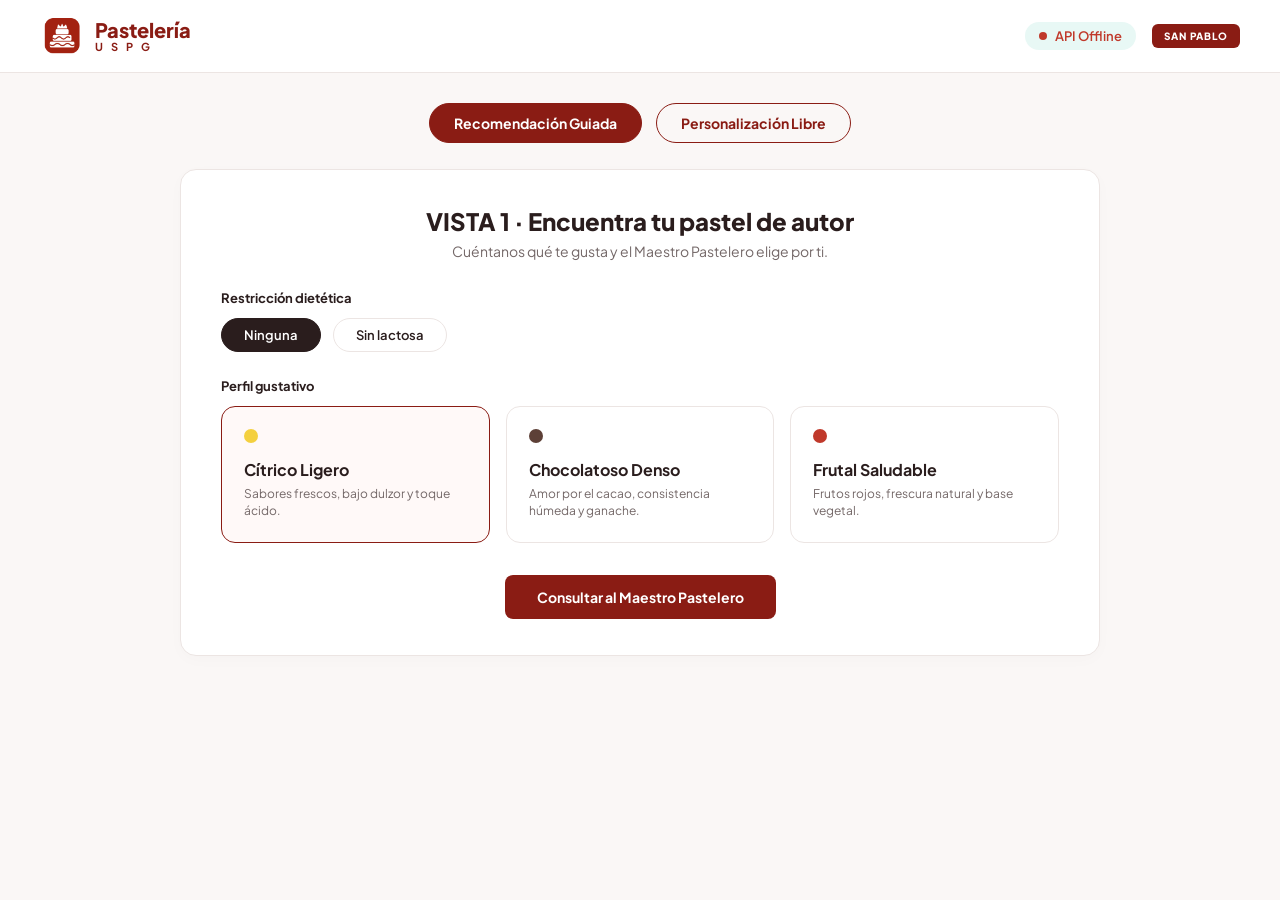
==== frontend/Vista 1/index.html @ 515c5bc7 "feat: frontend completo con navegacion por vistas y conexion a API" ====
<!DOCTYPE html>
<html lang="es">
<head>
  <meta charset="UTF-8">
  <meta name="viewport" content="width=device-width, initial-scale=1.0">
  <title>Pastelería USPG - Vista 1: Pastel de Autor</title>
  <link rel="stylesheet" href="vista1.css">
  <link rel="preconnect" href="https://fonts.googleapis.com">
  <link href="https://fonts.googleapis.com/css2?family=Plus+Jakarta+Sans:wght@400;500;600;700;800&display=swap" rel="stylesheet">
</head>
<body>

  <!-- NAVBAR -->
  <header class="navbar">
    <div class="nav-brand">
      <img src="../img/logo.png" alt="Logo" class="logo-img" onerror="this.style.display='none'; document.getElementById('logo-fallback').style.display='block';">
      <span id="logo-fallback" style="display:none; font-size:28px;"></span>
      <div class="brand-text">
        <span class="brand-title">Pastelería</span>
        <span class="brand-sub">U S P G</span>
      </div>
    </div>
    <div class="nav-right">
      <div class="status-pill" id="api-status">
        <span class="status-dot"></span>
        <span id="api-status-text">API Online</span>
      </div>
      <div class="uspg-badge">SAN PABLO</div>
    </div>
  </header>

  <!-- NAVEGACIÓN ENTRE VISTAS -->
  <main class="main-container">
    <nav class="mode-switch-container">
      <a href="index.html" class="mode-btn active">Recomendación Guiada</a>
      <a href="../Vista 2/vista2.html" class="mode-btn">Personalización Libre</a>
    </nav>

    <section class="card-panel">
      <div class="view-header">
        <h2>VISTA 1 · Encuentra tu pastel de autor</h2>
        <p>Cuéntanos qué te gusta y el Maestro Pastelero elige por ti.</p>
      </div>

      <!-- RESTRICCIÓN -->
      <div class="filter-group">
        <label class="group-label">Restricción dietética</label>
        <div class="pill-selector">
          <button type="button" class="pill-btn active" id="btn-rest-ninguna" onclick="seleccionarRestriccion('ninguna')">Ninguna</button>
          <button type="button" class="pill-btn" id="btn-rest-lactosa" onclick="seleccionarRestriccion('sin-lactosa')">Sin lactosa</button>
        </div>
      </div>

      <!-- PERFILES -->
      <div class="filter-group">
        <label class="group-label">Perfil gustativo</label>
        <div class="profile-cards-grid">
          
          <div class="profile-card active" id="card-citrico" onclick="seleccionarPerfil('citrico-ligero', this)">
            <span class="color-dot" style="background-color: #F4D03F;"></span>
            <h3>Cítrico Ligero</h3>
            <p>Sabores frescos, bajo dulzor y toque ácido.</p>
          </div>

          <div class="profile-card" id="card-choco" onclick="seleccionarPerfil('chocolatoso-denso', this)">
            <span class="color-dot" style="background-color: #5D4037;"></span>
            <h3>Chocolatoso Denso</h3>
            <p>Amor por el cacao, consistencia húmeda y ganache.</p>
          </div>

          <div class="profile-card" id="card-frutal" onclick="seleccionarPerfil('frutal-saludable', this)">
            <span class="color-dot" style="background-color: #C0392B;"></span>
            <h3>Frutal Saludable</h3>
            <p>Frutos rojos, frescura natural y base vegetal.</p>
          </div>

        </div>
      </div>

      <div class="action-row">
        <button type="button" class="btn-primary" onclick="consultarExperto()">Consultar al Maestro Pastelero</button>
      </div>
    </section>
  </main>

  <script src="vista1.js"></script>
</body>
</html>
---- frontend/Vista 1/vista1.css ----
:root {
  --primary: #8A1C14;
  --primary-hover: #731610;
  --bg-page: #FAF7F6;
  --bg-card: #FFFFFF;
  --text-dark: #2A1D1D;
  --text-muted: #736767;
  --border-light: #ECE5E3;
}

* { 
    box-sizing: border-box; 
    margin: 0; 
    padding: 0; 
    font-family: 'Plus Jakarta Sans', sans-serif; 
}

body { 
    background: var(--bg-page); 
    color: var(--text-dark); min-height: 100vh; }

.navbar { 
    background: var(--bg-card); 
    border-bottom: 1px solid var(--border-light);
     display: flex; 
    justify-content: space-between; align-items: center; 
    padding: 14px 40px;
 }

.nav-brand { 
    display: flex; align-items: center; gap: 12px; 
}

.logo-img { 
    height: 44px; width: auto; 
}

.brand-text { 
    display: flex; flex-direction: column; 
}

.brand-title { 
    font-size: 20px; font-weight: 800; color: var(--primary); line-height: 1; 
}

.brand-sub {
     font-size: 11px; font-weight: 700; letter-spacing: 3px; color: var(--primary); 
    }

.nav-right { 
    display: flex; align-items: center; gap: 16px; 
}

.status-pill { 
    display: flex; align-items: center; gap: 8px; font-size: 13px; font-weight: 600; color: #27AE60; background: #E8F8F5; padding: 6px 14px; border-radius: 20px;
 }

.status-dot { 
    width: 8px; height: 8px; border-radius: 50%; background: #27AE60; 
}

.uspg-badge { 
    background: var(--primary); color: white; font-size: 10px; font-weight: 800; padding: 6px 12px; border-radius: 6px; letter-spacing: 1px; 
}

.main-container { 
    max-width: 960px; margin: 30px auto; padding: 0 20px; 
}

.mode-switch-container { 
    display: flex; justify-content: center; gap: 14px; margin-bottom: 26px; 
}

.mode-btn { 
    background: transparent; border: 1.5px solid var(--primary); color: var(--primary); padding: 10px 24px; border-radius: 30px; font-size: 14px; font-weight: 700; text-decoration: none; transition: 0.2s; }
.mode-btn.active { 
    background: var(--primary); color: white; 
}

.card-panel { 
    background: var(--bg-card); border: 1px solid var(--border-light); border-radius: 16px; padding: 36px 40px; box-shadow: 0 4px 16px rgba(0,0,0,0.02); }
.view-header { 
    text-align: center; margin-bottom: 30px;
}

.view-header h2 { 
    font-size: 24px; font-weight: 800; margin-bottom: 6px;
 }

.view-header p { 
    color: var(--text-muted); font-size: 14px; 
}

.filter-group { 
    margin-bottom: 26px; 
}

.group-label { 
    display: block; font-size: 13px; 
    font-weight: 700; 
    margin-bottom: 12px; 
}

.pill-selector { 
    display: flex; gap: 12px; }
.pill-btn { 
    background: white; border: 1px solid var(--border-light); padding: 8px 22px; border-radius: 20px; font-size: 13px; font-weight: 600; cursor: pointer; color: var(--text-dark); 
}

.pill-btn.active { 
    background: #2A1D1D; color: white; border-color: #2A1D1D; 
}

.profile-cards-grid { 
    display: grid; grid-template-columns: repeat(3, 1fr); gap: 16px;
}

.profile-card { 
    border: 1.5px solid var(--border-light); border-radius: 14px; padding: 22px; cursor: pointer; transition: all 0.2s; 
}

.profile-card.active { 
    border-color: var(--primary); background: #FFF9F8; 
}

.color-dot { 
    display: inline-block; width: 14px; height: 14px; border-radius: 50%; margin-bottom: 12px; 
}

.profile-card h3 {
    font-size: 16px; font-weight: 700; margin-bottom: 6px; 
}

.profile-card p { 
    font-size: 12px; color: var(--text-muted); line-height: 1.4; 
}

.action-row { 
    margin-top: 32px;
    display: flex; justify-content: center;
 }

.btn-primary {
     background: var(--primary); 
     color: white; border: none; 
     padding: 13px 32px; border-radius: 8px; 
     font-size: 14px; font-weight: 700; 
     cursor: pointer; transition: 0.2s; 
    }

.btn-primary:hover { 
    background: var(--primary-hover); 
}
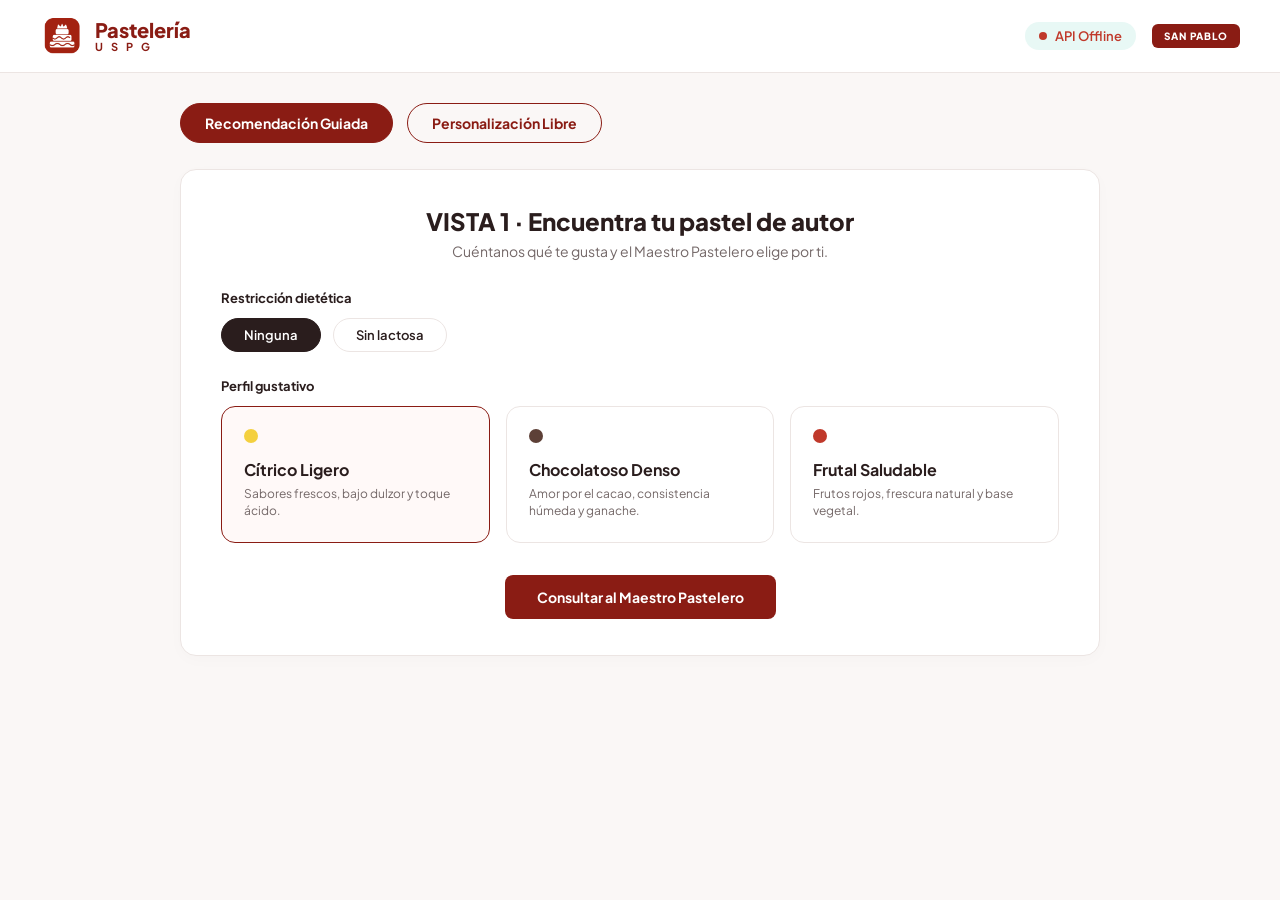
==== commit de81e1d7: "feat: sistema de usuarios completo, login en texto plano, historial y recomendacion dinamica por fre" ====
--- a/frontend/Vista 1/index.html
+++ b/frontend/Vista 1/index.html
@@ -20,21 +20,49 @@
         <span class="brand-sub">U S P G</span>
       </div>
     </div>
-    <div class="nav-right">
+ <div class="nav-right">
       <div class="status-pill" id="api-status">
         <span class="status-dot"></span>
         <span id="api-status-text">API Online</span>
       </div>
       <div class="uspg-badge">SAN PABLO</div>
+
+      <!-- 🚪 BOTÓN DE CERRAR SESIÓN -->
+      <button type="button" class="btn-logout" id="btn-logout" onclick="cerrarSesion()" style="display:none;" title="Cerrar sesión">Salir 🚪</button>
     </div>
   </header>
 
+
+
   <!-- NAVEGACIÓN ENTRE VISTAS -->
   <main class="main-container">
+
+    <!-- ✅ COLÓCALO AQUÍ ADENTRO: -->
+    <div id="banner-personalizado" class="personal-banner" style="display:none;">
+      <div class="pb-header">
+        <span class="pb-tag">⭐ RECOMENDACIÓN EXCLUSIVA PARA TI</span>
+       <a href="../Historial/historial.html" class="user-tag" id="user-display-name" title="Ver mi historial de pasteles guardados">👤 Usuario</a>
+      </div>
+      <h3 id="pb-titulo">Pastel Sugerido por el Chef</h3>
+      <p id="pb-desc">Basado en tus preferencias anteriores en Pastelería USPG.</p>
+      
+      <div class="pb-chips">
+        <div class="chip-item"><small>Bizcocho</small><strong id="pb-b">-</strong></div>
+        <div class="chip-item"><small>Relleno</small><strong id="pb-r">-</strong></div>
+        <div class="chip-item"><small>Cobertura</small><strong id="pb-c">-</strong></div>
+      </div>
+
+      <div class="pb-actions">
+        <button type="button" class="btn-quick-order" onclick="ordenarPersonalizado()">Aprobar este pastel de inmediato</button>
+      </div>
+    </div>
+
+    <!-- Pestañas -->
     <nav class="mode-switch-container">
       <a href="index.html" class="mode-btn active">Recomendación Guiada</a>
       <a href="../Vista 2/vista2.html" class="mode-btn">Personalización Libre</a>
     </nav>
+
 
     <section class="card-panel">
       <div class="view-header">
--- a/frontend/Vista 1/vista1.css
+++ b/frontend/Vista 1/vista1.css
@@ -28,67 +28,121 @@
  }
 
 .nav-brand { 
-    display: flex; align-items: center; gap: 12px; 
+    display: flex; 
+    align-items: center; 
+    gap: 12px; 
 }
 
 .logo-img { 
-    height: 44px; width: auto; 
+    height: 44px;
+     width: auto; 
 }
 
 .brand-text { 
-    display: flex; flex-direction: column; 
+    display: flex; 
+    flex-direction: column; 
 }
 
 .brand-title { 
-    font-size: 20px; font-weight: 800; color: var(--primary); line-height: 1; 
+    font-size: 20px; 
+    font-weight: 800; 
+    color: var(--primary); 
+    line-height: 1; 
 }
 
 .brand-sub {
-     font-size: 11px; font-weight: 700; letter-spacing: 3px; color: var(--primary); 
+     font-size: 11px; 
+     font-weight: 700;
+    letter-spacing: 3px; 
+    color: var(--primary); 
     }
 
 .nav-right { 
-    display: flex; align-items: center; gap: 16px; 
+    display: flex;
+    align-items: center; 
+    gap: 16px; 
 }
 
 .status-pill { 
-    display: flex; align-items: center; gap: 8px; font-size: 13px; font-weight: 600; color: #27AE60; background: #E8F8F5; padding: 6px 14px; border-radius: 20px;
+    display: flex; 
+    align-items: center; 
+    gap: 8px; 
+    font-size: 13px; 
+    font-weight: 600; 
+    color: #27AE60; 
+    background: #E8F8F5; 
+    padding: 6px 14px; 
+    border-radius: 20px;
  }
 
 .status-dot { 
-    width: 8px; height: 8px; border-radius: 50%; background: #27AE60; 
+    width: 8px; 
+    height: 8px; 
+    border-radius: 50%; 
+    background: #27AE60; 
 }
 
 .uspg-badge { 
-    background: var(--primary); color: white; font-size: 10px; font-weight: 800; padding: 6px 12px; border-radius: 6px; letter-spacing: 1px; 
+    background: var(--primary); 
+    color: white; 
+    font-size: 10px; 
+    font-weight: 800;
+    padding: 6px 12px;
+     border-radius: 6px; 
+     letter-spacing: 1px; 
 }
 
 .main-container { 
-    max-width: 960px; margin: 30px auto; padding: 0 20px; 
+    max-width: 960px; 
+    margin: 30px auto;
+     padding: 0 20px; 
 }
 
 .mode-switch-container { 
-    display: flex; justify-content: center; gap: 14px; margin-bottom: 26px; 
+    display: flex; 
+    -content: center; 
+    gap: 14px; 
+    margin-bottom: 26px; 
 }
 
 .mode-btn { 
-    background: transparent; border: 1.5px solid var(--primary); color: var(--primary); padding: 10px 24px; border-radius: 30px; font-size: 14px; font-weight: 700; text-decoration: none; transition: 0.2s; }
+    background: transparent; 
+    border: 1.5px solid var(--primary); 
+    color: var(--primary); 
+    padding: 10px 24px;
+     border-radius: 30px; 
+     font-size: 14px;
+      font-weight: 700;
+       text-decoration: none; 
+       transition: 0.2s; 
+    }
 .mode-btn.active { 
-    background: var(--primary); color: white; 
+    background: var(--primary); 
+    color: white; 
 }
 
 .card-panel { 
-    background: var(--bg-card); border: 1px solid var(--border-light); border-radius: 16px; padding: 36px 40px; box-shadow: 0 4px 16px rgba(0,0,0,0.02); }
+    background: var(--bg-card); 
+    border: 1px solid var(--border-light); 
+    border-radius: 16px; 
+    padding: 36px 40px;
+    box-shadow: 0 4px 16px rgba(0,0,0,0.02);
+ }
+
 .view-header { 
-    text-align: center; margin-bottom: 30px;
+    text-align: center; 
+    margin-bottom: 30px;
 }
 
 .view-header h2 { 
-    font-size: 24px; font-weight: 800; margin-bottom: 6px;
+    font-size: 24px; 
+    font-weight: 800;
+     margin-bottom: 6px;
  }
 
 .view-header p { 
-    color: var(--text-muted); font-size: 14px; 
+    color: var(--text-muted); 
+    font-size: 14px; 
 }
 
 .filter-group { 
@@ -96,7 +150,8 @@
 }
 
 .group-label { 
-    display: block; font-size: 13px; 
+    display: block; 
+    font-size: 13px; 
     font-weight: 700; 
     margin-bottom: 12px; 
 }
@@ -104,35 +159,57 @@
 .pill-selector { 
     display: flex; gap: 12px; }
 .pill-btn { 
-    background: white; border: 1px solid var(--border-light); padding: 8px 22px; border-radius: 20px; font-size: 13px; font-weight: 600; cursor: pointer; color: var(--text-dark); 
+    background: white; 
+    border: 1px solid var(--border-light);
+     padding: 8px 22px;
+      border-radius: 20px; 
+      font-size: 13px; 
+      font-weight: 600; 
+      cursor: pointer; 
+      color: var(--text-dark); 
 }
 
 .pill-btn.active { 
-    background: #2A1D1D; color: white; border-color: #2A1D1D; 
+    background: #2A1D1D; 
+    color: white; 
+    border-color: #2A1D1D; 
 }
 
 .profile-cards-grid { 
-    display: grid; grid-template-columns: repeat(3, 1fr); gap: 16px;
+    display: grid;
+     grid-template-columns: repeat(3, 1fr); 
+     gap: 16px;
 }
 
 .profile-card { 
-    border: 1.5px solid var(--border-light); border-radius: 14px; padding: 22px; cursor: pointer; transition: all 0.2s; 
+    border: 1.5px solid var(--border-light); 
+    border-radius: 14px; padding: 22px;
+     cursor: pointer; 
+     transition: all 0.2s; 
 }
 
 .profile-card.active { 
-    border-color: var(--primary); background: #FFF9F8; 
+    border-color: var(--primary); 
+    background: #FFF9F8; 
 }
 
 .color-dot { 
-    display: inline-block; width: 14px; height: 14px; border-radius: 50%; margin-bottom: 12px; 
+    display: inline-block; width: 14px; 
+    height: 14px;
+    border-radius: 50%;
+    margin-bottom: 12px; 
 }
 
 .profile-card h3 {
-    font-size: 16px; font-weight: 700; margin-bottom: 6px; 
+    font-size: 16px; 
+    font-weight: 700; 
+    margin-bottom: 6px; 
 }
 
 .profile-card p { 
-    font-size: 12px; color: var(--text-muted); line-height: 1.4; 
+    font-size: 12px;
+     color: var(--text-muted);
+      line-height: 1.4; 
 }
 
 .action-row { 
@@ -150,4 +227,128 @@
 
 .btn-primary:hover { 
     background: var(--primary-hover); 
+}
+
+/* BANNER DE RECOMENDACIÓN VIP / PERSONALIZADO */
+.personal-banner {
+  background: linear-gradient(135deg, #FFFDF8 0%, #FFF8EE 100%);
+  border: 1.5px solid #F39C12;
+  border-radius: 16px;
+  padding: 24px 28px;
+  margin-bottom: 24px;
+  box-shadow: 0 4px 16px rgba(243, 156, 18, 0.08);
+}
+
+.pb-header {
+  display: flex;
+  justify-content: space-between;
+  align-items: center;
+  margin-bottom: 8px;
+}
+
+.pb-tag {
+  font-size: 11px;
+  font-weight: 800;
+  color: #B7791F;
+  letter-spacing: 1px;
+}
+
+.user-tag {
+  background: var(--primary);
+  color: white;
+  font-size: 11px;
+  font-weight: 700;
+  padding: 5px 14px;
+  border-radius: 20px;
+  text-decoration: none;
+  cursor: pointer;
+  display: inline-flex;
+  align-items: center;
+  gap: 6px;
+  transition: all 0.2s ease;
+}
+
+.user-tag:hover {
+  background: var(--primary-hover);
+  transform: translateY(-1px);
+  box-shadow: 0 2px 8px rgba(138, 28, 20, 0.25);
+}
+
+.personal-banner h3 {
+  font-size: 20px;
+  font-weight: 800;
+  color: var(--text-dark);
+  margin-bottom: 4px;
+}
+
+.personal-banner p {
+  font-size: 13px;
+  color: var(--text-muted);
+  margin-bottom: 16px;
+}
+
+.pb-chips {
+  display: flex;
+  gap: 12px;
+  margin-bottom: 18px;
+}
+
+.chip-item {
+  flex: 1;
+  background: white;
+  border: 1px solid #EEDBC5;
+  border-radius: 8px;
+  padding: 8px 12px;
+}
+
+.chip-item small {
+  display: block;
+  font-size: 9px;
+  font-weight: 700;
+  color: #B7791F;
+  text-transform: uppercase;
+}
+
+.chip-item strong {
+  font-size: 12px;
+  color: var(--text-dark);
+}
+
+.btn-quick-order {
+  background: var(--primary);
+  color: white;
+  border: none;
+  padding: 10px 22px;
+  border-radius: 8px;
+  font-size: 13px;
+  font-weight: 700;
+  cursor: pointer;
+  transition: 0.2s;
+}
+
+.btn-quick-order:hover {
+  background: var(--primary-hover);
+}
+
+
+/* BOTÓN SALIR / CERRAR SESIÓN */
+.btn-logout {
+  background: #FAF7F6;
+  color: var(--primary);
+  border: 1px solid var(--border-light);
+  padding: 6px 14px;
+  border-radius: 20px;
+  font-size: 12px;
+  font-weight: 700;
+  cursor: pointer;
+  display: inline-flex;
+  align-items: center;
+  gap: 4px;
+  transition: all 0.2s ease;
+}
+
+.btn-logout:hover {
+  background: var(--primary);
+  color: white;
+  border-color: var(--primary);
 }
